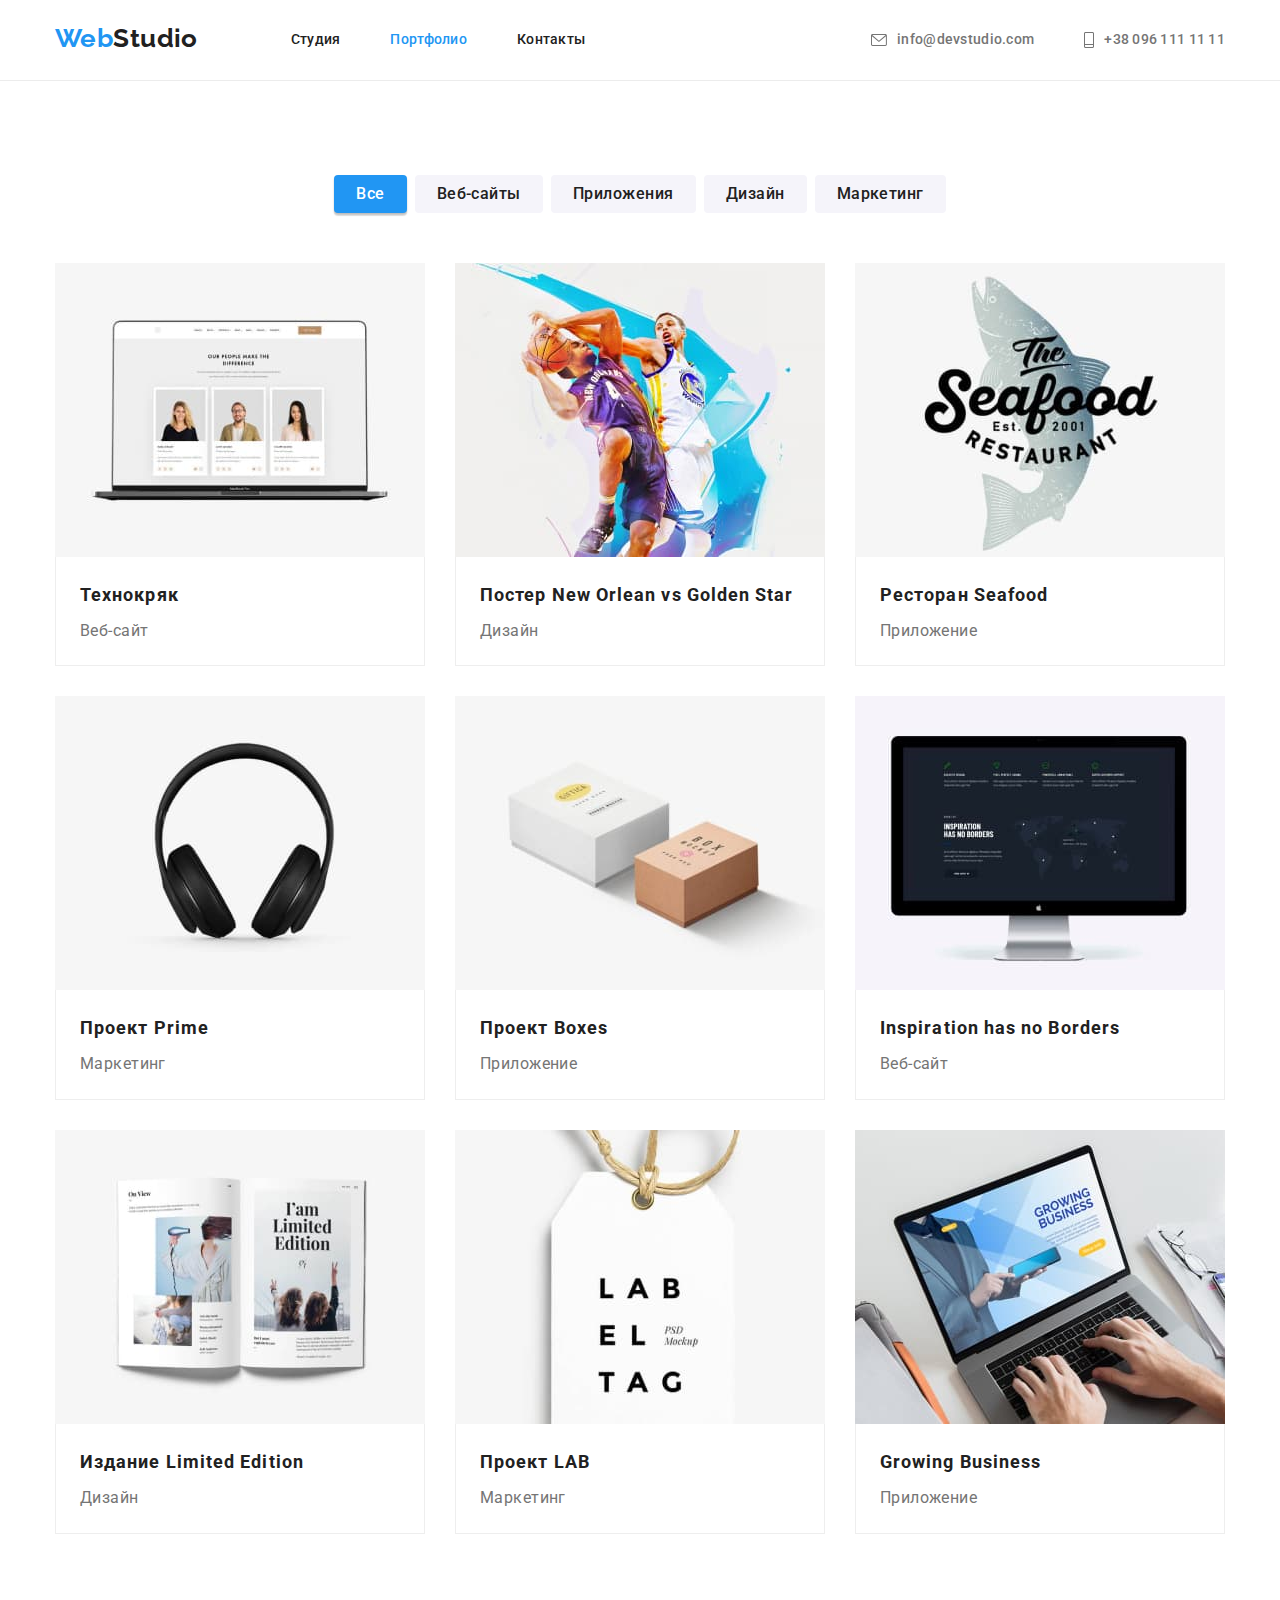
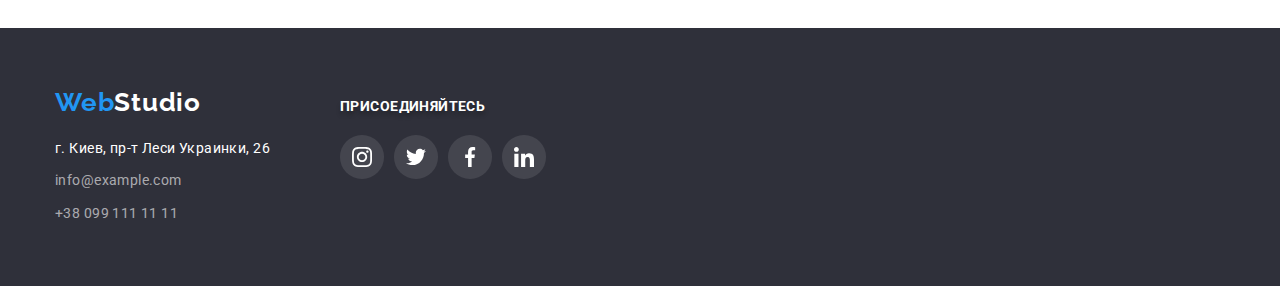
==== portfolio.html @ 649fbcde "hw-5.0" ====
<!DOCTYPE html>
<html lang="ru">
  <head>
    <meta charset="UTF-8" />
    <meta http-equiv="X-UA-Compatible" content="IE=edge" />
    <meta name="viewport" content="width=device-width, initial-scale=1.0" />
    <title>Портфолио</title>
    <link rel="preconnect" href="https://fonts.googleapis.com">
    <link rel="preconnect" href="https://fonts.gstatic.com" crossorigin>
    <link href="https://fonts.googleapis.com/css2?family=Raleway:wght@700&family=Roboto:wght@400;500;700;900&display=swap"
      rel="stylesheet">
    <link rel="stylesheet" href="https://cdnjs.cloudflare.com/ajax/libs/modern-normalize/1.1.0/modern-normalize.min.css" />
    <link rel="stylesheet" href="css/style.css" />
  </head>
  <body>
    <!--top lone-->
    <header class="header">
      <div class="container header-wrap">
        <nav class="nav">
          <!--retur to main paig-->
          <a href="./index.html" class="logo"><span class="logo-accent">Web</span>Studio</a>
          <!--nav-->
          <ul class="site-nav list">
            <li class="top-item">
              <a class="top_link" href="./index.html">Студия</a>
            </li>
            <li class="top-item">
              <a class="top_link current" href="./portfolio.html">Портфолио</a>
            </li>
            <li class="top-item">
              <a class="top_link" href="">Контакты</a>
            </li>
          </ul>
        </nav>
        <!--contacts-->
        <ul class="top-contacts list">
          <li class="contact-item">
            <a class="top_contact" href="mailto:info@devstudio.com">
              <svg class="top-contact-icon" width="16" height="12">
                <use href="img/icons.svg#icon-email">
                </use>
              </svg>info@devstudio.com</a>
          </li>
          <li class="contact-item">
            <a class="top_contact" href="telto:+380961111111">
              <svg class="top-contact-icon icon-phone" width="10" height="16">
                <use href="img/icons.svg#icon-phone"></use>
              </svg>+38 096 111 11 11</a>
          </li>
        </ul>
      </div>
    </header>

    <main>
      <!--filter-->
      <section class="section-filter">
        <div class="container top-padding">
          <!--title "Проекти" need to hide whit styles CSS-->
          <h1 class="filter">Проекти</h1>
          <ul class="filter-list list">
            <li class="filter-item">
              <button class="button_current">Все</button>
            </li>
            <li class="filter-item">
              <button class="button_secondary">Веб-сайты</button>
            </li>
            <li class="filter-item">
              <button class="button_secondary">Приложения</button>
            </li>
            <li class="filter-item">
              <button class="button_secondary">Дизайн</button>
            </li>
            <li class="filter-item">
              <button class="button_secondary">Маркетинг</button>
            </li>
          </ul>
          <!--projects-->
          <ul class="project-list list">
            <!--project_1-->
            <li class="project-item">
              <a class="project-link" href="">
                <img src="img/portfolio/project_1.jpg" alt="Главная страничка сайта" width="370" height="294" />
                <div class="project-content">
                  <h2 class="project_name">Технокряк</h2>
                  <p class="project_about">Веб-сайт</p>
                </div>
              </a>
            </li>
            <!--progect_2-->
            <li class="project-item">
              <a class="project-link" href="">
                <img src="img/portfolio/prpject_2.jpg" alt="Постер баскетбольной команды" width="370" height="294" />
                <div class="project-content">
                  <h2 class="project_name">Постер <span lang="en">New Orlean vs Golden Star</span></h2>
                  <p class="project_about">Дизайн</p>
                </div>
              </a>  
            </li>
            <!--progect_3-->
            <li class="project-item">
              <a class="project-link" href="">
                <img src="img/portfolio/project_3.jpg" alt="Логотип ресторана" width="370" height="294" />
                <div class="project-content">
                  <h2 class="project_name">Ресторан <span lang="en">Seafood</span></h2>
                  <p class="project_about">Приложение</p>
                </div>
              </a>  
            </li>
            <!--progect_4-->
            <li class="project-item">
              <a class="project-link" href="">
                <img src="img/portfolio/project_4.jpg" alt="Наушники" width="370" height="294" />
                <div class="project-content">
                  <h2 class="project_name">Проект <span lang="en">Prime</span></h2>
                  <p class="project_about">Маркетинг</p>
                </div>
              </a>  
            </li>
            <!--progect_5-->
            <li class="project-item">
              <a class="project-link" href="">
                <img src="img/portfolio/project_5.jpg" alt="Коробки" width="370" height="294" />
                <div class="project-content">
                  <h2 class="project_name">Проект <span lang="en">Boxes</span></h2>
                  <p class="project_about">Приложение</p>
                </div>
              </a>
            </li>
            <!--progect_6-->
            <li class="project-item">
              <a class="project-link" href="">
                <img src="img/portfolio/project_6.jpg" alt="Персональний компютер" width="370" height="294" />
                <div class="project-content">
                  <h2 lang="en" class="project_name">Inspiration has no Borders</h2>
                  <p class="project_about">Веб-сайт</p>
                </div>
              </a>
            </li>
            <!--progect_7-->
            <li class="project-item">
              <a class="project-link" href="">
                <img src="img/portfolio/project_7.jpg" alt="Журнальное издание" width="370" height="294" />
                <div class="project-content">
                  <h2 class="project_name">Издание <span lang="en">Limited Edition</span></h2>
                  <p class="project_about">Дизайн</p>
                </div>
              </a>  
            </li>
            <!--progect_8-->
            <li class="project-item">
              <a class="project-link" href="">
                <img src="img/portfolio/project_8.jpg" alt="Етикетка на шнурке" width="370" height="294" />
                <div class="project-content">
                  <h2 class="project_name">Проект <span lang="en">LAB</span></h2>
                  <p class="project_about">Маркетинг</p>
                </div>
              </a>  
            </li>
            <!--progect_9-->
            <li class="project-item">
              <a class="project-link" href="">
                <img src="img/portfolio/project_9.jpg" alt="Работа за ноутбуком" width="370" height="294" />
                <div class="project-content">
                  <h2 lang="en" class="project_name">Growing Business</h2>
                  <p class="project_about">Приложение</p>
                </div>
              </a>  
            </li>
          </ul>
        </div>
      </section>
    </main>

    <footer class="footer">
      <div class="container footer-container">
        <div class="footer-block">
          <a class="logo-footer" href="./index.html"><span class="logo-accent">Web</span>Studio</a>
          <address class="address">
            <ul class="list">
              <li class="address-item">
                <a class="address-map" href="https://goo.gl/maps/jYwfcW3zjosPF1Vx7" target="_blank"
                  rel="noopener noreferrer">г.
                  Киев, пр-т Леси Украинки, 26</a>
              </li>
              <li class="address-item">
                <a class="address-contact" href="mailto:info@example.com">info@example.com</a>
              </li>
              <li class="address-item">
                <a class="address-contact" href="telto:+380991111111">+38 099 111 11 11</a>
              </li>
            </ul>
          </address>
        </div>
        <div class="footer-block">
          <p class="join-text">Присоединяйтесь</p>
          <ul class="join-socials-list list">
            <li class="join-socials-item">
              <a href="" class="join-socials-link">
                <svg class="join-socials-icon" width="20" height="20">
                  <use href="./img/icons.svg#icon-instagram">
                  </use>
                </svg>
              </a>
            </li>
            <li class="join-socials-item">
              <a href="" class="join-socials-link">
                <svg class="join-socials-icon" width="20" height="20">
                  <use href="./img/icons.svg#icon-twitter">
                  </use>
                </svg>
              </a>
            </li>
            <li class="join-socials-item">
              <a href="" class="join-socials-link">
                <svg class="join-socials-icon" width="20" height="20">
                  <use href="./img/icons.svg#icon-facebook">
                  </use>
                </svg>
              </a>
            </li>
            <li class="join-socials-item">
              <a href="" class="join-socials-link">
                <svg class="join-socials-icon" width="20" height="20">
                  <use href="./img/icons.svg#icon-linkedin">
                  </use>
                </svg>
              </a>
            </li>
          </ul>
        </div>
      </div>
    </footer>
  </body>
</html>
---- css/style.css ----
/* main-color #757575 */
/* secondary-color #212121 */
/* accent-color #2196F3 */

:root {
  --primary-text-color: #757575;
  --title-text-color: #212121;
  --accent-color: #2196f3;
  --accent-hover: #188ce8;
  --primary-white-color: #ffffff;
  --primary-background: #2f303a;
  --secondary-background: #f5f4fa;
  --top-border: #ececec;
  --bottom-border: #eeeeee;
  --icons-color: #afb1b8;
  --card-gap: 30px;
}
h1,
h2,
h3,
h4,
h5,
h6,
p {
  margin: 0;
}
ul {
  margin: 0;
  padding: 0;
}
img {
  display: block;
  max-width: 100%;
  height: auto;
}
body {
  font-family: 'Roboto', sans-serif;
  font-weight: 400;
  font-size: 14px;
  line-height: 1.7;
  letter-spacing: 0.03em;
  background-color: var(--primary-white-color);
  color: var(--primary-text-color);
}
.list {
  padding: 0;
  margin: 0;
  list-style: none;
}
.container {
  margin-left: auto;
  margin-right: auto;
  width: 1200px;
  padding-left: 15px;
  padding-right: 15px;
}
/* ===== Header ====== */
.header {
  border-bottom: 1px solid var(--top-border);
}
.header-wrap {
  display: flex;
}
.nav {
  display: flex;
}
.site-nav {
  display: flex;
  align-items: center;
}
.logo {
  font-family: 'Raleway', sans-serif;
  font-weight: 700;
  font-size: 26px;
  line-height: 1.1;
  text-decoration: none;
  color: var(--title-text-color);
  margin-right: 93px;
  padding: 24px 0;
}
.logo-accent {
  font-family: 'Raleway', sans-serif;
  font-weight: 700;
  font-size: 26px;
  line-height: 1.1;
  text-decoration: none;
  color: var(--accent-color);
}
.top-item + .top-item {
  margin-left: 50px;
}

.top_link {
  display: flex;
  padding: 32px 0;
  font-weight: 500;
  font-size: 14px;
  line-height: 1.1;
  letter-spacing: 0.02em;
  text-decoration: none;
  color: var(--title-text-color);
}
.top_link:hover,
.top_link:focus,
.top_contact:hover,
.top_contact:focus {
  color: var(--accent-color);
}
.current {
  color: var(--accent-color);
}
.top-contacts {
  display: flex;
  margin-left: auto;
  align-items: center;
}
.top_contact {
  font-weight: 500;
  font-size: 14px;
  line-height: 1.1;
  letter-spacing: 0.02em;
  text-decoration: none;
  color: var(--primary-text-color);
  padding: 32px 0;
  align-items: center;
  justify-content: center;
  display: flex;
}
.contact-item + .contact-item {
  margin-left: 50px;
}
.top-contact-icon {
  margin-right: 10px;
  fill: currentColor;
}
/* ==== end-header ====== */
/* ====section hero ====*/
.overlay {
  max-width: 1600px;
  height: 600px;
  margin-left: auto;
  margin-right: auto;
  background-image: linear-gradient(
      rgba(47, 48, 58, 0.4),
      rgba(47, 48, 58, 0.4)
    ),
    url(../img/index/hero.jpg);
  background-repeat: no-repeat;
  background-position: center;
  background-size: cover;
}
.hero {
  padding-top: 200px;
  padding-bottom: 200px;
  text-align: center;
  background-color: var(--primary-background);
}
.hero_title {
  width: 696px;
  margin-top: 0;
  margin-bottom: 30px;
  margin-left: auto;
  margin-right: auto;
  font-weight: 900;
  font-size: 44px;
  line-height: 1.3;
  letter-spacing: 0.06em;
  text-transform: uppercase;
  color: var(--primary-white-color);
}
/* ====end section hero ====*/
/* ===sections studio ===*/
/* features */
.features,
.filter /*in portfolio*/ {
  display: none;
}
.features-list {
  display: flex;
}
.features-item {
  width: 270px;
}
.features-item:nth-child(n + 2) {
  margin-left: 30px;
}
.features-icons {
  display: flex;
  height: 120px;
  background-color: var(--secondary-background);
  border-radius: 4px;
  margin-bottom: 30px;
  align-items: center;
  justify-content: center;
}
.features_title {
  margin-bottom: 10px;
  font-weight: 700;
  line-height: 1.1;
  text-transform: uppercase;
  color: var(--title-text-color);
}
.section-features,
.section-filter, /* in portfolio*/ 
.section-work,
.section-team,
.section-clients {
  padding-top: 94px;
  padding-bottom: 94px;
}
.no-padding {
  padding-top: 0;
}
/* work */
.work-list {
  display: flex;
}
.work-item + .work-item {
  margin-left: 30px;
}
.work,
.team,
.clients {
  margin-bottom: 50px;
  font-weight: 700;
  font-size: 36px;
  line-height: 1.1;
  text-align: center;
  color: var(--title-text-color);
}

/* Team */
.section-team {
  background-color: var(--secondary-background);
}
.team-list {
  display: flex;
  margin-left: calc(-1 * var(--card-gap));
}

.team-item {
  flex-basis: calc(100% / 4 - var(--card-gap));
  margin-left: var(--card-gap);
  box-shadow: 0px 1px 3px rgba(0, 0, 0, 0.12), 0px 1px 1px rgba(0, 0, 0, 0.14),
    0px 2px 1px rgba(0, 0, 0, 0.2);
  border-radius: 0px 0px 4px 4px;
}
.team-content {
  width: 270px;
  padding: 30px 32px;
  background-color: var(--primary-white-color);
  border-radius: 0px 0px 4px 4px;
}
.team_name {
  font-weight: 500;
  font-size: 16px;
  line-height: 1.1;
  text-align: center;
  color: var(--title-text-color);
  margin-bottom: 10px;
}
.team_prof {
  font-size: 16px;
  line-height: 1.1;
  text-align: center;
  margin-bottom: 16px;
}
.team-socials-list {
  display: flex;
  justify-content: center;
}
.team-socials-link {
  display: flex;
  height: 44px;
  width: 44px;
  border-radius: 50%;
  align-items: center;
  justify-content: center;
  color: var(--icons-color);
}
.team-socials-item + .team-socials-item {
  margin-left: 10px;
}
.team-socials-icon {
  fill: currentColor;
}
.team-socials-link:hover,
.team-socials-link:focus {
  background-color: var(--accent-color);
  color: var(--primary-white-color);
}
/*=======clients=======*/
.clients {
  margin-bottom: 50px;
}
.clients-list {
  display: flex;
}
.clients-item + .clients-item {
  margin-left: var(--card-gap);
}
.clients-link {
  display: flex;
  width: 170px;
  height: 92px;
  border: 1px solid var(--icons-color);
  border-radius: 4px;
  align-items: center;
  justify-content: center;
  color: var(--icons-color);
  cursor: pointer;
}
.clients-icon {
  fill: currentColor;
}
.clients-link:hover,
.clients-link:focus {
  color: var(--accent-color);
  border: 1px solid var(--accent-color);
}
/*=======END clients=======*/
/* ===END sections studio ===*/
/* =======footer======= */
.footer {
  background-color: var(--primary-background);
  padding-top: 60px;
  padding-bottom: 60px;
}
.footer-container {
  display: flex;
  align-items: baseline;
}
.footer-block + .footer-block {
  margin-left: 70px;
}
.logo-footer {
  display: flex;
  font-family: 'Raleway', sans-serif;
  font-weight: 700;
  font-size: 26px;
  line-height: 1.1;
  letter-spacing: 0.03em;
  text-decoration: none;
  color: var(--primary-white-color);
  margin-bottom: 20px;
}
.address-item:not(:last-child) {
  margin-bottom: 9px;
}
.address-map {
  font-style: normal;
  text-decoration: none;
  color: var(--primary-white-color);
}
.address-contact {
  font-style: normal;
  text-decoration: none;
  color: rgba(255, 255, 255, 0.6);
}
.address-map:hover,
.address-map:focus {
  color: var(--accent-color);
}
.address-contact:hover,
.address-contact:focus {
  color: var(--accent-color);
}
.join-text {
  margin-bottom: 20px;
  text-transform: uppercase;
  font-weight: 700;
  line-height: 1.14;
  color: var(--primary-white-color);
  text-shadow: 0px 4px 4px rgba(0, 0, 0, 0.25);
}
.join-socials-list {
  display: flex;
  justify-content: center;
}
.join-socials-link {
  display: flex;
  height: 44px;
  width: 44px;
  border-radius: 50%;
  align-items: center;
  justify-content: center;
  color: var(--primary-white-color);
  background-image: linear-gradient(
    rgba(255, 255, 255, 0.1),
    rgba(255, 255, 255, 0.1)
  );
}
.join-socials-item + .join-socials-item {
  margin-left: 10px;
}
.join-socials-icon {
  fill: currentColor;
}
.join-socials-link:hover,
.join-socials-link:focus {
  background-color: var(--accent-color);
}
/* ========end footer===== */
/* =======portfolio section======= */
.filter-list {
  display: flex;
  justify-content: center;
  margin-bottom: 50px;
}
.filter-item + .filter-item {
  margin-left: 8px;
}
.project-list {
  display: flex;
  margin-left: calc(-1 * var(--card-gap));
  margin-top: calc(-1 * var(--card-gap));
  flex-wrap: wrap;
}
.project-item {
  width: calc(100% / 3 - var(--card-gap));
  margin-left: var(--card-gap);
  margin-top: var(--card-gap);
}
.project-link {
  display: block;
  text-decoration: none;
}
.project-link:hover,
.project-link:focus {
  border: 1px solid var(--bottom-border);
  box-shadow: 0px 1px 1px rgba(0, 0, 0, 0.12), 0px 4px 4px rgba(0, 0, 0, 0.06),
    1px 4px 6px rgba(0, 0, 0, 0.16);
}
.project-content {
  padding: 20px 24px;
  border: 1px solid var(--bottom-border);
  border-top: 0;
}
.project_name {
  font-weight: 700;
  font-size: 18px;
  line-height: 2;
  letter-spacing: 0.06em;
  color: var(--title-text-color);
  margin-bottom: 4px;
}
.project_about {
  font-size: 16px;
  line-height: 1.8;
  color: var(--primary-text-color);
}
/* =======end portfolio section======= */
/* ======button ========*/
.button_primary {
  border: 0;
  padding: 10px 32px;
  min-width: 136px;
  text-align: center;
  font-weight: 700;
  font-size: 16px;
  line-height: 1.8;
  letter-spacing: 0.06em;
  color: var(--primary-white-color);
  background-color: var(--accent-color);
  cursor: pointer;
  border-radius: 4px;
}
.button_secondary,
.button_current {
  border: 0;
  padding: 6px 22px;
  font-weight: 500;
  font-size: 16px;
  line-height: 1.6;
  letter-spacing: 0.03em;
  cursor: pointer;
  border-radius: 4px;
}
.button_secondary {
  background-color: var(--secondary-background);
  color: var(--title-text-color);
}
.button_current {
  color: var(--primary-white-color);
  background-color: var(--accent-color);
  box-shadow: 0px 3px 1px rgba(0, 0, 0, 0.1), 0px 1px 2px rgba(0, 0, 0, 0.08),
    0px 2px 2px rgba(0, 0, 0, 0.12);
}
.button_primary:hover,
.button_primary:focus {
  color: var(--primary-white-color);
  background-color: var(--accent-hover);
}
.button_secondary:hover,
.button_secondary:focus {
  color: var(--primary-white-color);
  background-color: var(--accent-color);
  box-shadow: 0px 3px 1px rgba(0, 0, 0, 0.1), 0px 1px 2px rgba(0, 0, 0, 0.08),
    0px 2px 2px rgba(0, 0, 0, 0.12);
}
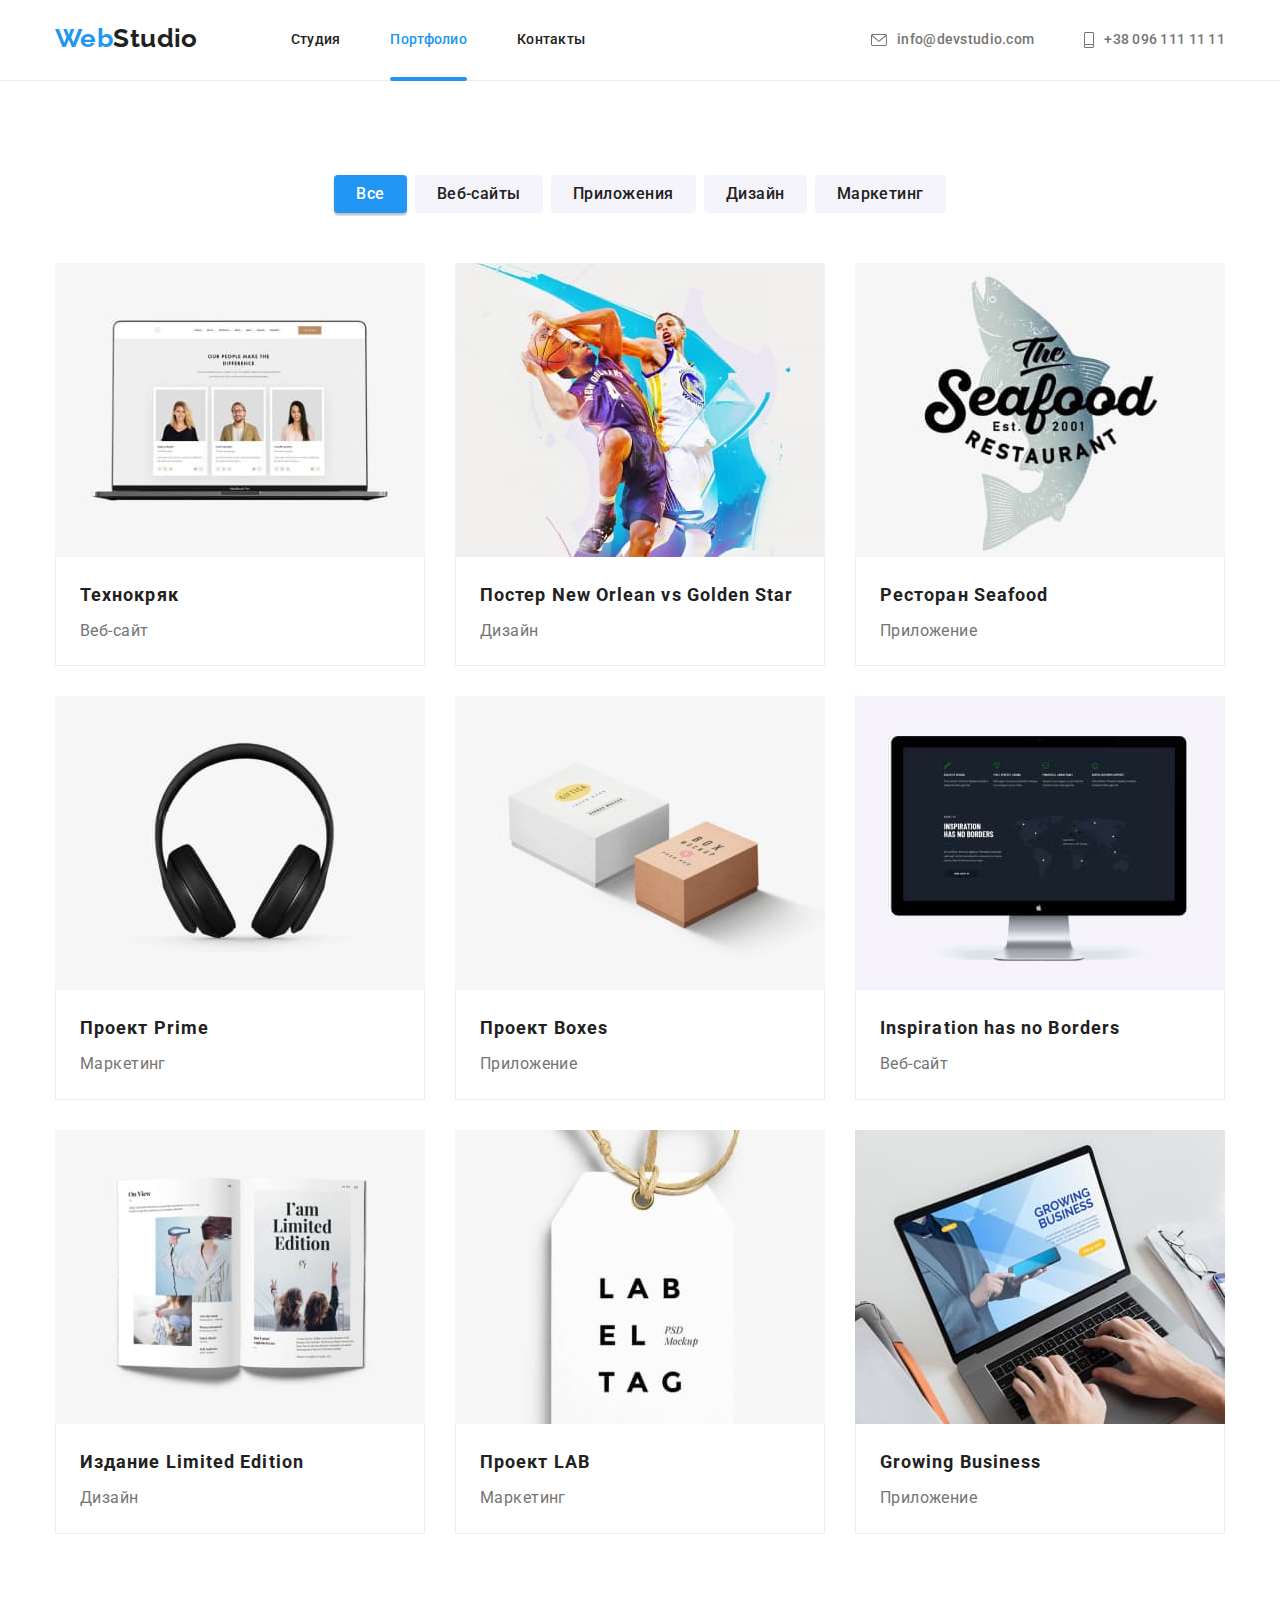
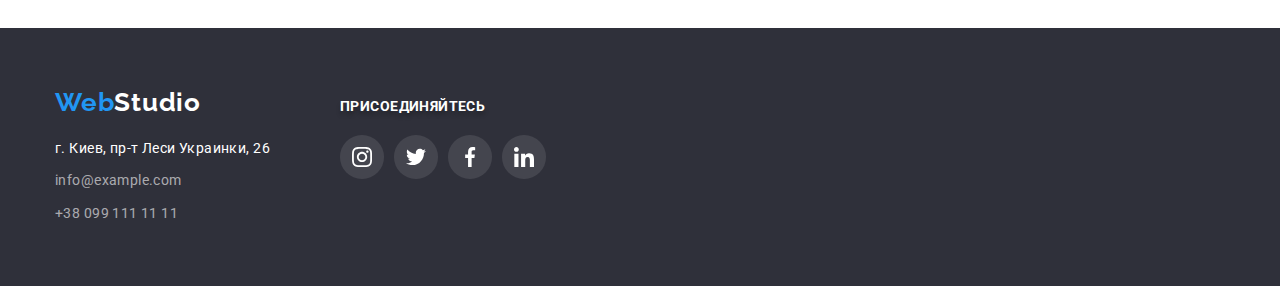
==== commit c0e9b98d: "hw-5.2" ====
--- a/portfolio.html
+++ b/portfolio.html
@@ -79,7 +79,11 @@
             <!--project_1-->
             <li class="project-item">
               <a class="project-link" href="">
-                <img src="img/portfolio/project_1.jpg" alt="Главная страничка сайта" width="370" height="294" />
+                <div class="project-tumb">
+                  <img src="img/portfolio/project_1.jpg" alt="Главная страничка сайта" width="370" height="294" />
+                  <p class="project-tumb-text">Технокряк это современная площадка распространения коронавируса. Компании используют эту платформу для цифрового
+                  шпионажа и атак на защищённые сервера конкурентов.</p>
+                </div>
                 <div class="project-content">
                   <h2 class="project_name">Технокряк</h2>
                   <p class="project_about">Веб-сайт</p>
@@ -89,7 +93,12 @@
             <!--progect_2-->
             <li class="project-item">
               <a class="project-link" href="">
-                <img src="img/portfolio/prpject_2.jpg" alt="Постер баскетбольной команды" width="370" height="294" />
+                <div class="project-tumb">
+                  <img src="img/portfolio/prpject_2.jpg" alt="Постер баскетбольной команды" width="370" height="294" />
+                  <p class="project-tumb-text">Технокряк это современная площадка распространения коронавируса. Компании используют эту
+                    платформу для цифрового
+                    шпионажа и атак на защищённые сервера конкурентов.</p>
+                </div>
                 <div class="project-content">
                   <h2 class="project_name">Постер <span lang="en">New Orlean vs Golden Star</span></h2>
                   <p class="project_about">Дизайн</p>
@@ -99,7 +108,12 @@
             <!--progect_3-->
             <li class="project-item">
               <a class="project-link" href="">
-                <img src="img/portfolio/project_3.jpg" alt="Логотип ресторана" width="370" height="294" />
+                <div class="project-tumb">
+                  <img src="img/portfolio/project_3.jpg" alt="Логотип ресторана" width="370" height="294" />
+                  <p class="project-tumb-text">Технокряк это современная площадка распространения коронавируса. Компании используют эту
+                    платформу для цифрового
+                    шпионажа и атак на защищённые сервера конкурентов.</p>
+                </div>
                 <div class="project-content">
                   <h2 class="project_name">Ресторан <span lang="en">Seafood</span></h2>
                   <p class="project_about">Приложение</p>
@@ -109,7 +123,12 @@
             <!--progect_4-->
             <li class="project-item">
               <a class="project-link" href="">
-                <img src="img/portfolio/project_4.jpg" alt="Наушники" width="370" height="294" />
+                <div class="project-tumb">
+                  <img src="img/portfolio/project_4.jpg" alt="Наушники" width="370" height="294" />
+                  <p class="project-tumb-text">Технокряк это современная площадка распространения коронавируса. Компании используют эту
+                    платформу для цифрового
+                    шпионажа и атак на защищённые сервера конкурентов.</p>
+                </div>
                 <div class="project-content">
                   <h2 class="project_name">Проект <span lang="en">Prime</span></h2>
                   <p class="project_about">Маркетинг</p>
@@ -119,7 +138,12 @@
             <!--progect_5-->
             <li class="project-item">
               <a class="project-link" href="">
-                <img src="img/portfolio/project_5.jpg" alt="Коробки" width="370" height="294" />
+                <div class="project-tumb">
+                  <img src="img/portfolio/project_5.jpg" alt="Коробки" width="370" height="294" />
+                  <p class="project-tumb-text">Технокряк это современная площадка распространения коронавируса. Компании используют эту
+                    платформу для цифрового
+                    шпионажа и атак на защищённые сервера конкурентов.</p>
+                </div>
                 <div class="project-content">
                   <h2 class="project_name">Проект <span lang="en">Boxes</span></h2>
                   <p class="project_about">Приложение</p>
@@ -129,7 +153,12 @@
             <!--progect_6-->
             <li class="project-item">
               <a class="project-link" href="">
-                <img src="img/portfolio/project_6.jpg" alt="Персональний компютер" width="370" height="294" />
+                <div class="project-tumb">
+                  <img src="img/portfolio/project_6.jpg" alt="Персональний компютер" width="370" height="294" />
+                  <p class="project-tumb-text">Технокряк это современная площадка распространения коронавируса. Компании используют эту
+                    платформу для цифрового
+                    шпионажа и атак на защищённые сервера конкурентов.</p>
+                </div>
                 <div class="project-content">
                   <h2 lang="en" class="project_name">Inspiration has no Borders</h2>
                   <p class="project_about">Веб-сайт</p>
@@ -139,7 +168,12 @@
             <!--progect_7-->
             <li class="project-item">
               <a class="project-link" href="">
-                <img src="img/portfolio/project_7.jpg" alt="Журнальное издание" width="370" height="294" />
+                <div class="project-tumb">
+                  <img src="img/portfolio/project_7.jpg" alt="Журнальное издание" width="370" height="294" />
+                  <p class="project-tumb-text">Технокряк это современная площадка распространения коронавируса. Компании используют эту
+                    платформу для цифрового
+                    шпионажа и атак на защищённые сервера конкурентов.</p>
+                </div>
                 <div class="project-content">
                   <h2 class="project_name">Издание <span lang="en">Limited Edition</span></h2>
                   <p class="project_about">Дизайн</p>
@@ -149,7 +183,12 @@
             <!--progect_8-->
             <li class="project-item">
               <a class="project-link" href="">
-                <img src="img/portfolio/project_8.jpg" alt="Етикетка на шнурке" width="370" height="294" />
+                <div class="project-tumb">
+                  <img src="img/portfolio/project_8.jpg" alt="Етикетка на шнурке" width="370" height="294" />
+                  <p class="project-tumb-text">Технокряк это современная площадка распространения коронавируса. Компании используют эту
+                    платформу для цифрового
+                    шпионажа и атак на защищённые сервера конкурентов.</p>
+                </div>
                 <div class="project-content">
                   <h2 class="project_name">Проект <span lang="en">LAB</span></h2>
                   <p class="project_about">Маркетинг</p>
@@ -159,7 +198,12 @@
             <!--progect_9-->
             <li class="project-item">
               <a class="project-link" href="">
-                <img src="img/portfolio/project_9.jpg" alt="Работа за ноутбуком" width="370" height="294" />
+                <div class="project-tumb">
+                  <img src="img/portfolio/project_9.jpg" alt="Работа за ноутбуком" width="370" height="294" />
+                  <p class="project-tumb-text">Технокряк это современная площадка распространения коронавируса. Компании используют эту
+                    платформу для цифрового
+                    шпионажа и атак на защищённые сервера конкурентов.</p>
+                </div>
                 <div class="project-content">
                   <h2 lang="en" class="project_name">Growing Business</h2>
                   <p class="project_about">Приложение</p>
--- a/css/style.css
+++ b/css/style.css
@@ -99,6 +99,7 @@
   letter-spacing: 0.02em;
   text-decoration: none;
   color: var(--title-text-color);
+  transition: color 250ms cubic-bezier(0.4, 0, 0.2, 1);
 }
 .top_link:hover,
 .top_link:focus,
@@ -108,7 +109,19 @@
 }
 .current {
   color: var(--accent-color);
-}
+  position: relative;
+}
+.current::after {
+  content: '';
+  width: 100%;
+  height: 4px;
+  position: absolute;
+  background-color: var(--accent-color);
+  left: 0;
+  bottom: -1px;
+  border-radius: 2px;
+}
+
 .top-contacts {
   display: flex;
   margin-left: auto;
@@ -125,6 +138,7 @@
   align-items: center;
   justify-content: center;
   display: flex;
+  transition: color 250ms cubic-bezier(0.4, 0, 0.2, 1);
 }
 .contact-item + .contact-item {
   margin-left: 50px;
@@ -277,6 +291,8 @@
   align-items: center;
   justify-content: center;
   color: var(--icons-color);
+  transition: color 250ms cubic-bezier(0.4, 0, 0.2, 1),
+    background-color 250ms cubic-bezier(0.4, 0, 0.2, 1);
 }
 .team-socials-item + .team-socials-item {
   margin-left: 10px;
@@ -312,6 +328,8 @@
 }
 .clients-icon {
   fill: currentColor;
+  transition: color 250ms cubic-bezier(0.4, 0, 0.2, 1),
+    background-color 250ms cubic-bezier(0.4, 0, 0.2, 1);
 }
 .clients-link:hover,
 .clients-link:focus {
@@ -351,11 +369,13 @@
   font-style: normal;
   text-decoration: none;
   color: var(--primary-white-color);
+  transition: color 250ms cubic-bezier(0.4, 0, 0.2, 1);
 }
 .address-contact {
   font-style: normal;
   text-decoration: none;
   color: rgba(255, 255, 255, 0.6);
+  transition: color 250ms cubic-bezier(0.4, 0, 0.2, 1);
 }
 .address-map:hover,
 .address-map:focus {
@@ -389,6 +409,7 @@
     rgba(255, 255, 255, 0.1),
     rgba(255, 255, 255, 0.1)
   );
+  transition: background-color 250ms cubic-bezier(0.4, 0, 0.2, 1);
 }
 .join-socials-item + .join-socials-item {
   margin-left: 10px;
@@ -421,15 +442,36 @@
   margin-left: var(--card-gap);
   margin-top: var(--card-gap);
 }
+.project-item:hover .project-tumb-text {
+  transform: translateY(0);
+}
 .project-link {
   display: block;
   text-decoration: none;
+  transition: box-shadow 250ms cubic-bezier(0.4, 0, 0.2, 1);
 }
 .project-link:hover,
 .project-link:focus {
   border: 1px solid var(--bottom-border);
   box-shadow: 0px 1px 1px rgba(0, 0, 0, 0.12), 0px 4px 4px rgba(0, 0, 0, 0.06),
     1px 4px 6px rgba(0, 0, 0, 0.16);
+}
+.project-tumb {
+  position: relative;
+  overflow: hidden;
+}
+.project-tumb-text {
+  position: absolute;
+  top: 0;
+  left: 0;
+  font-size: 18px;
+  line-height: 1.5;
+  color: var(--primary-white-color);
+  background-color: rgba(33, 150, 243, 0.9);
+  padding: 63px 24px;
+  height: 100%;
+  transform: translateY(100%);
+  transition: transform 250ms cubic-bezier(0.4, 0, 0.2, 1);
 }
 .project-content {
   padding: 20px 24px;
@@ -464,6 +506,8 @@
   background-color: var(--accent-color);
   cursor: pointer;
   border-radius: 4px;
+  transition: color 250ms cubic-bezier(0.4, 0, 0.2, 1),
+    background-color 250ms cubic-bezier(0.4, 0, 0.2, 1);
 }
 .button_secondary,
 .button_current {
@@ -475,6 +519,8 @@
   letter-spacing: 0.03em;
   cursor: pointer;
   border-radius: 4px;
+  transition: color 250ms cubic-bezier(0.4, 0, 0.2, 1),
+    background-color 250ms cubic-bezier(0.4, 0, 0.2, 1);
 }
 .button_secondary {
   background-color: var(--secondary-background);
